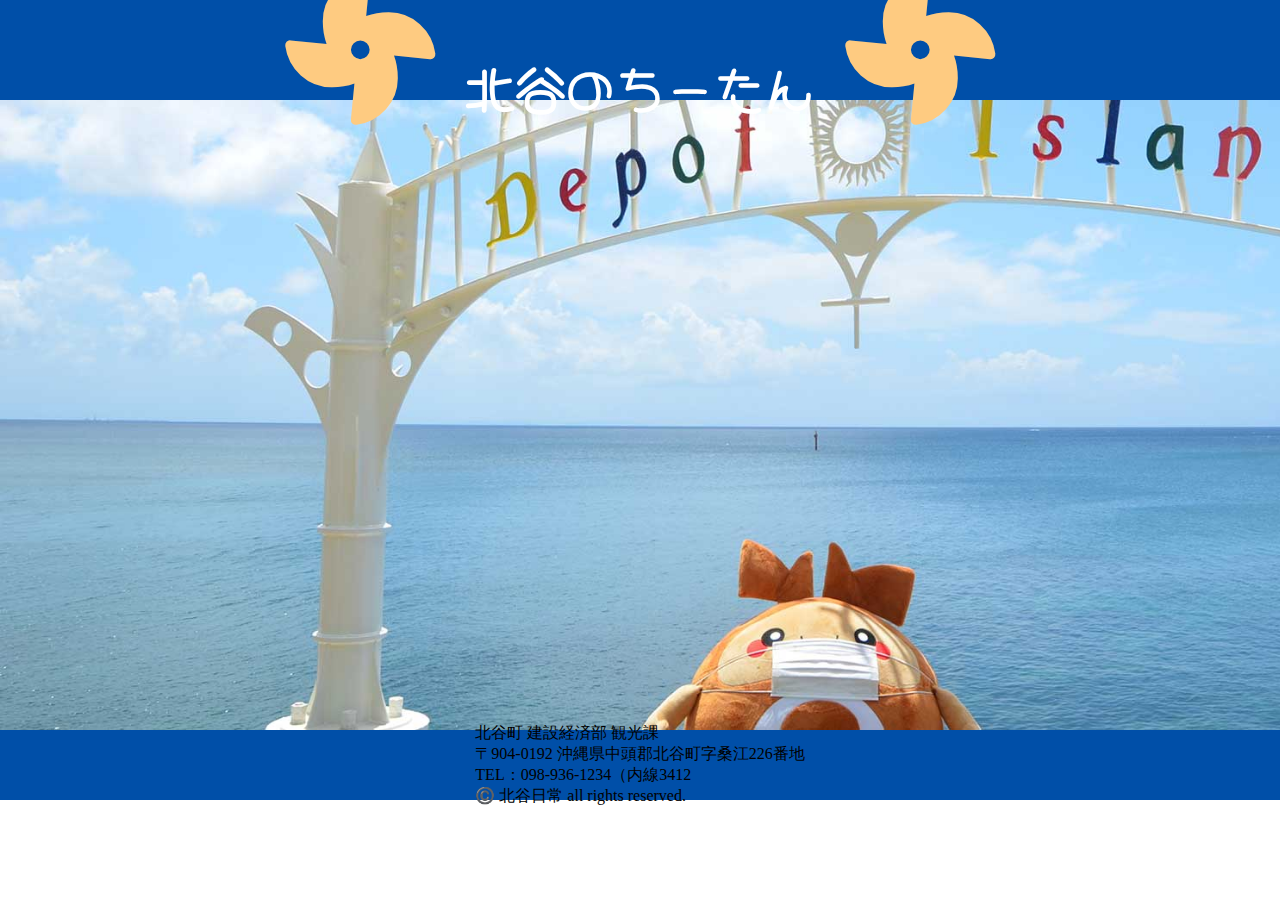
==== index.html @ 7a516dba "追加fontstyle.fontawsome" ====
<!DOCTYPE html>
<html lang="ja">
<head>
    <meta charset="UTF-8">
    <meta http-equiv="X-UA-Compatible" content="IE=edge">
    <meta name="viewport" content="width=device-width, initial-scale=1.0">
    <link rel="stylesheet" href="/assets/css/main.css">
    <link rel="preconnect" href="https://fonts.gstatic.com">
    <link href="https://fonts.googleapis.com/css2?family=Hachi+Maru+Pop&display=swap" rel="stylesheet">
    <link href="https://use.fontawesome.com/releases/v5.6.1/css/all.css" rel="stylesheet">
    <title>Document</title>
</head>
<body>
    <!--header-->
    <header>
        <div class="header_right">
        </div>
        <div class="site_title">
            <h1>
                <i class="fas fa-fan fa-spin fa-3x my-orange"></i>
                北谷のちーたん
                <i class="fas fa-fan fa-spin fa-3x my-orange"></i>
            </h1>
        </div>
        <div class="header_left">
            
        </div>
    </header>
    <!--header-->
    <main>
        <section class="top-view">
            <div class="top-viewImg">
            </div>
        </section>
    </main>

    <!--footer-->
    <footer>
        <div class="footer_text">
            <p>北谷町 建設経済部 観光課</p>
            <p>〒904-0192 沖縄県中頭郡北谷町字桑江226番地</p>
            <p>TEL：098-936-1234（内線3412</p>
            <span class="copy">©️ 北谷日常 all rights reserved.</span>
        </div>
        
    </footer>
</body>
</html>
---- assets/css/main.css ----
* {
  padding: 0;
  margin: 0;
}

header, footer {
  display: -webkit-box;
  display: -ms-flexbox;
  display: flex;
  -webkit-box-pack: center;
      -ms-flex-pack: center;
          justify-content: center;
  -webkit-box-align: center;
      -ms-flex-align: center;
          align-items: center;
}

header {
  height: 100px;
  background-color: #004fa8;
}

header .site_title {
  text-align: center;
}

header .site_title > h1 {
  font-family: 'Hachi Maru Pop', cursive;
  font-size: 50px;
  color: white;
  font-weight: bold;
}

.top-view .top-viewImg {
  height: 70vh;
  width: 100vw;
  background-image: url("/assets/img/chitan_top.jpeg");
  background-size: cover;
}

.my-orange {
  color: #fecb81;
}

footer {
  height: 70px;
  background-color: #004fa8;
}

footer .footer_text {
  font-style: 9px;
}
/*# sourceMappingURL=main.css.map */
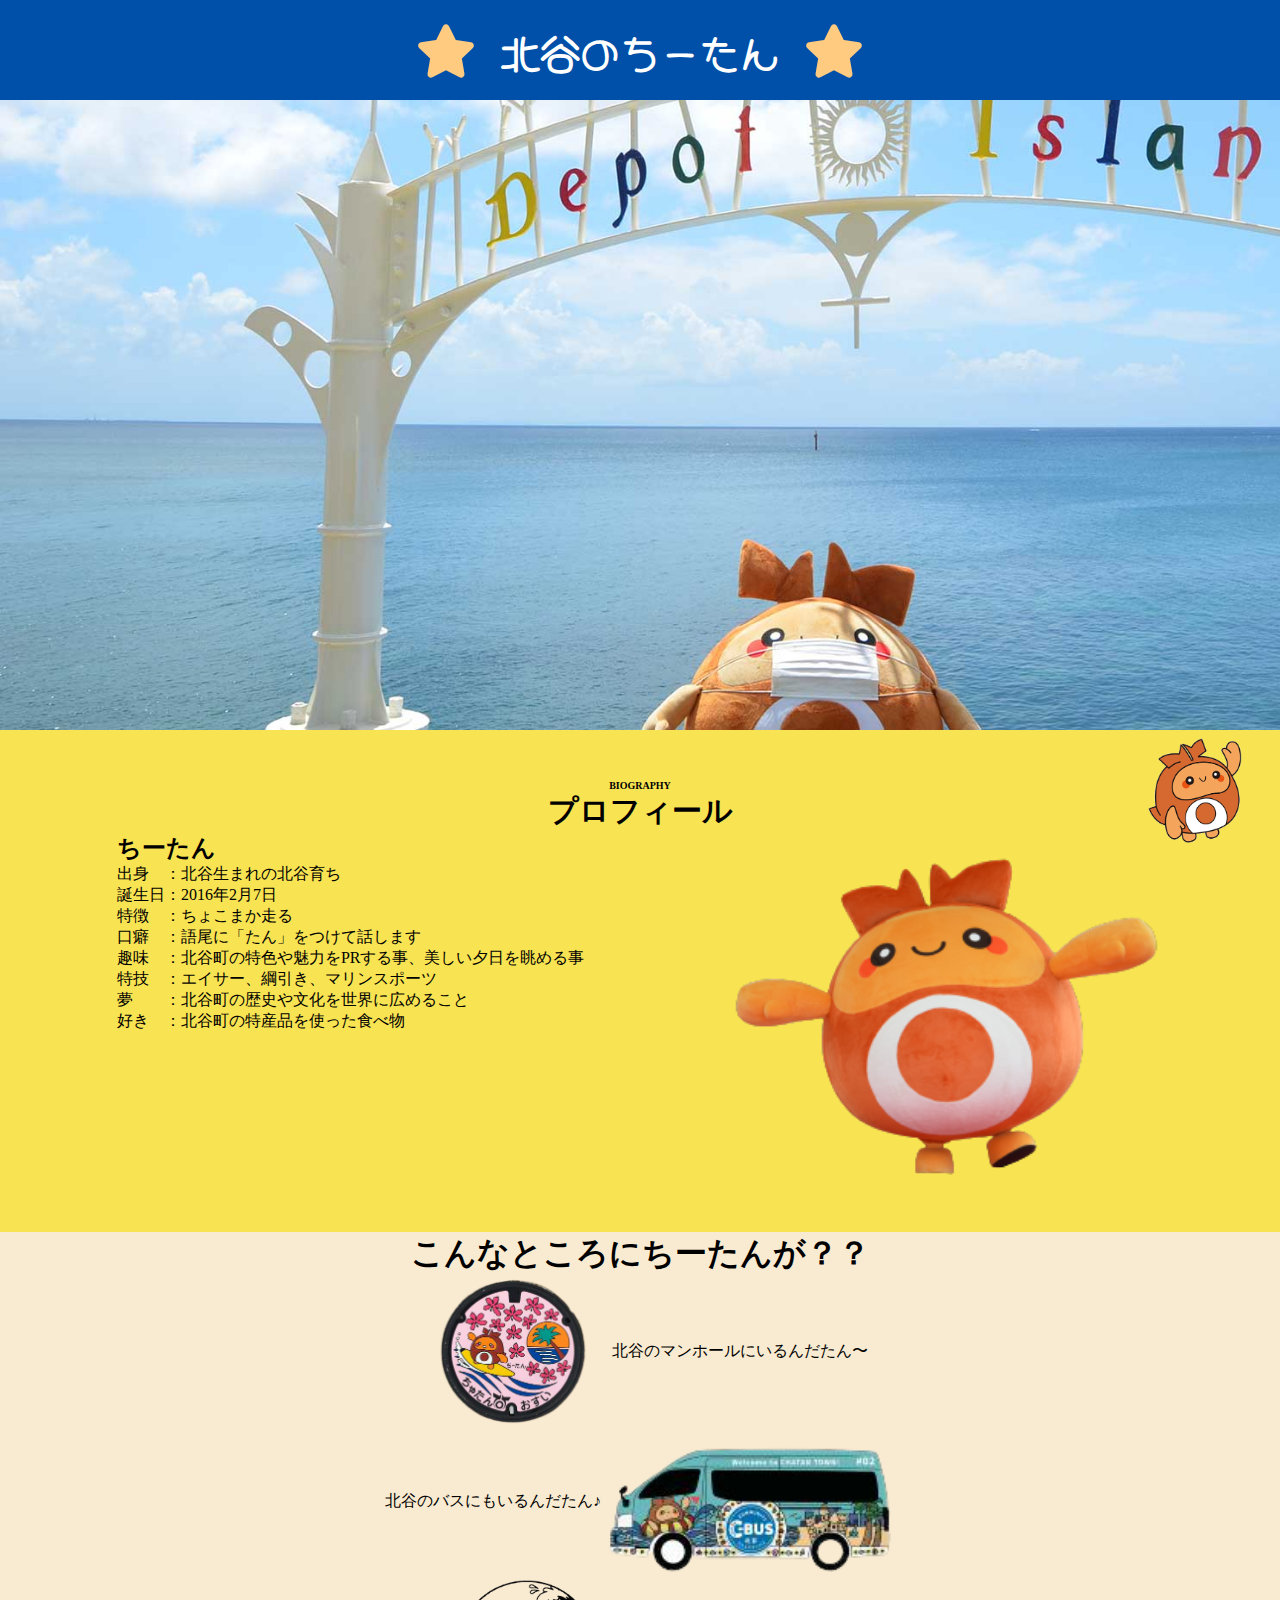
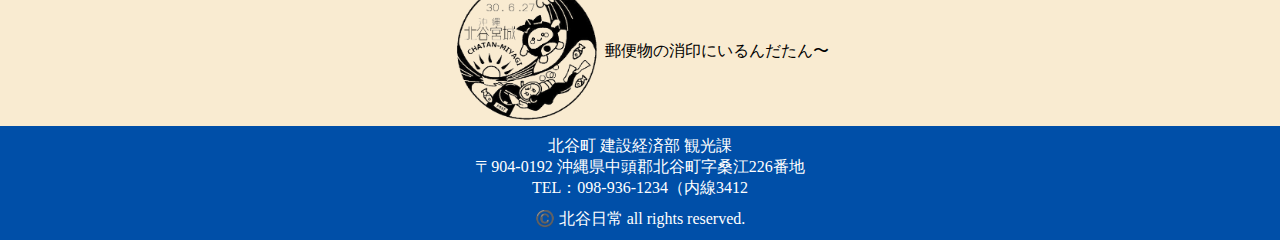
==== commit b9763cff: "topに戻るを追加" ====
--- a/index.html
+++ b/index.html
@@ -1,5 +1,6 @@
 <!DOCTYPE html>
 <html lang="ja">
+
 <head>
     <meta charset="UTF-8">
     <meta http-equiv="X-UA-Compatible" content="IE=edge">
@@ -10,6 +11,7 @@
     <link href="https://use.fontawesome.com/releases/v5.6.1/css/all.css" rel="stylesheet">
     <title>Document</title>
 </head>
+
 <body>
     <!--header-->
     <header>
@@ -17,19 +19,58 @@
         </div>
         <div class="site_title">
             <h1>
-                <i class="fas fa-fan fa-spin fa-3x my-orange"></i>
+                <i class="fas fa-spin fa-star fa-lg my-orange"></i>
                 北谷のちーたん
-                <i class="fas fa-fan fa-spin fa-3x my-orange"></i>
+                <i class="fas fa-spin fa-star fa-lg my-orange"></i>
             </h1>
         </div>
         <div class="header_left">
-            
         </div>
     </header>
     <!--header-->
     <main>
         <section class="top-view">
             <div class="top-viewImg">
+            </div>
+        </section>
+
+        <section class="chitan_biography">
+            <h1>
+                <p class="bio">BIOGRAPHY</p>
+                <p class="profile">プロフィール</p>
+            </h1>
+
+            <div class="profile_contents">
+                <div>
+                    <h2>ちーたん</h2>
+                    <p>
+                        出身　：北谷生まれの北谷育ち<br>
+                        誕生日：2016年2月7日<br>
+                        特徴　：ちょこまか走る<br>
+                        口癖　：語尾に「たん」をつけて話します<br>
+                        趣味　：北谷町の特色や魅力をPRする事、美しい夕日を眺める事<br>
+                        特技　：エイサー、綱引き、マリンスポーツ<br>
+                        夢　　：北谷町の歴史や文化を世界に広めること<br>
+                        好き　：北谷町の特産品を使った食べ物<br>
+                    </p>
+
+                </div>
+                <img src="./assets/img/chitan_main.png" alt="">
+            </div>
+        </section>
+        <section class="chitan_contents">
+            <h1>こんなところにちーたんが？？</h1>
+            <div class="chitan_image">
+                <img src="./assets/img/chitan_manhole.png" alt="">
+                <p>北谷のマンホールにいるんだたん〜</p>
+            </div>
+            <div class="chitan_image">
+                <p>北谷のバスにもいるんだたん♪</p>
+                <img src="./assets/img/chitan_bus-removebg-preview.png" alt="">
+            </div>
+            <div class="chitan_image">
+                <img src="./assets/img/chitan_2-removebg-preview.png" alt="">
+                <p>郵便物の消印にいるんだたん〜</p>
             </div>
         </section>
     </main>
@@ -40,9 +81,15 @@
             <p>北谷町 建設経済部 観光課</p>
             <p>〒904-0192 沖縄県中頭郡北谷町字桑江226番地</p>
             <p>TEL：098-936-1234（内線3412</p>
-            <span class="copy">©️ 北谷日常 all rights reserved.</span>
-        </div>
-        
+            <div class="copy">©️ 北谷日常 all rights reserved.</>
+            </div>
+
     </footer>
+
+    <p id="pagetop"><a href="#container">
+            <img src="/assets/img/icon_img.gif" height="150" width="150" alt="ページトップボタン">
+        </a></p>
+    <script type="text/javascript" src="http://ajax.googleapis.com/ajax/libs/jquery/1.9.1/jquery.min.js"></script>
 </body>
+
 </html>--- a/assets/css/main.css
+++ b/assets/css/main.css
@@ -1,3 +1,4 @@
+@charset "UTF-8";
 * {
   padding: 0;
   margin: 0;
@@ -26,11 +27,76 @@
 
 header .site_title > h1 {
   font-family: 'Hachi Maru Pop', cursive;
-  font-size: 50px;
+  font-size: 40px;
   color: white;
   font-weight: bold;
 }
 
+.chitan_biography {
+  padding: 50px;
+  background-color: #f8e352;
+}
+
+.chitan_biography > h1 {
+  font-size: 30px;
+  text-align: center;
+}
+
+.chitan_biography > h1 .bio {
+  font-size: 10px;
+  margin: 0;
+}
+
+.chitan_biography > h1 .profile {
+  margin: 0;
+}
+
+.chitan_biography > .profile_contents {
+  display: -webkit-box;
+  display: -ms-flexbox;
+  display: flex;
+  -ms-flex-pack: distribute;
+      justify-content: space-around;
+}
+
+.chitan_biography > .profile_contents > img {
+  height: 350px;
+}
+
+.chitan_contents {
+  background-color: #f9ebd1;
+  display: -webkit-box;
+  display: -ms-flexbox;
+  display: flex;
+  -webkit-box-orient: vertical;
+  -webkit-box-direction: normal;
+      -ms-flex-direction: column;
+          flex-direction: column;
+  -webkit-box-pack: center;
+      -ms-flex-pack: center;
+          justify-content: center;
+  -webkit-box-align: center;
+      -ms-flex-align: center;
+          align-items: center;
+}
+
+.chitan_contents .chitan_image {
+  display: -webkit-box;
+  display: -ms-flexbox;
+  display: flex;
+  -webkit-box-pack: center;
+      -ms-flex-pack: center;
+          justify-content: center;
+  -webkit-box-align: center;
+      -ms-flex-align: center;
+          align-items: center;
+}
+
+.chitan_contents .chitan_image > img {
+  height: 150px;
+}
+
+/*top-view*/
 .top-view .top-viewImg {
   height: 70vh;
   width: 100vw;
@@ -43,11 +109,25 @@
 }
 
 footer {
-  height: 70px;
+  padding-top: 10px;
+  padding-bottom: 10px;
   background-color: #004fa8;
 }
 
 footer .footer_text {
-  font-style: 9px;
+  font-style: 5px;
+  color: white;
+  text-align: center;
+}
+
+footer .footer_text .copy {
+  padding-top: 10px;
+}
+
+/*topに戻る*/
+#pagetop {
+  position: fixed;
+  bottom: 50px;
+  right: 30px;
 }
 /*# sourceMappingURL=main.css.map */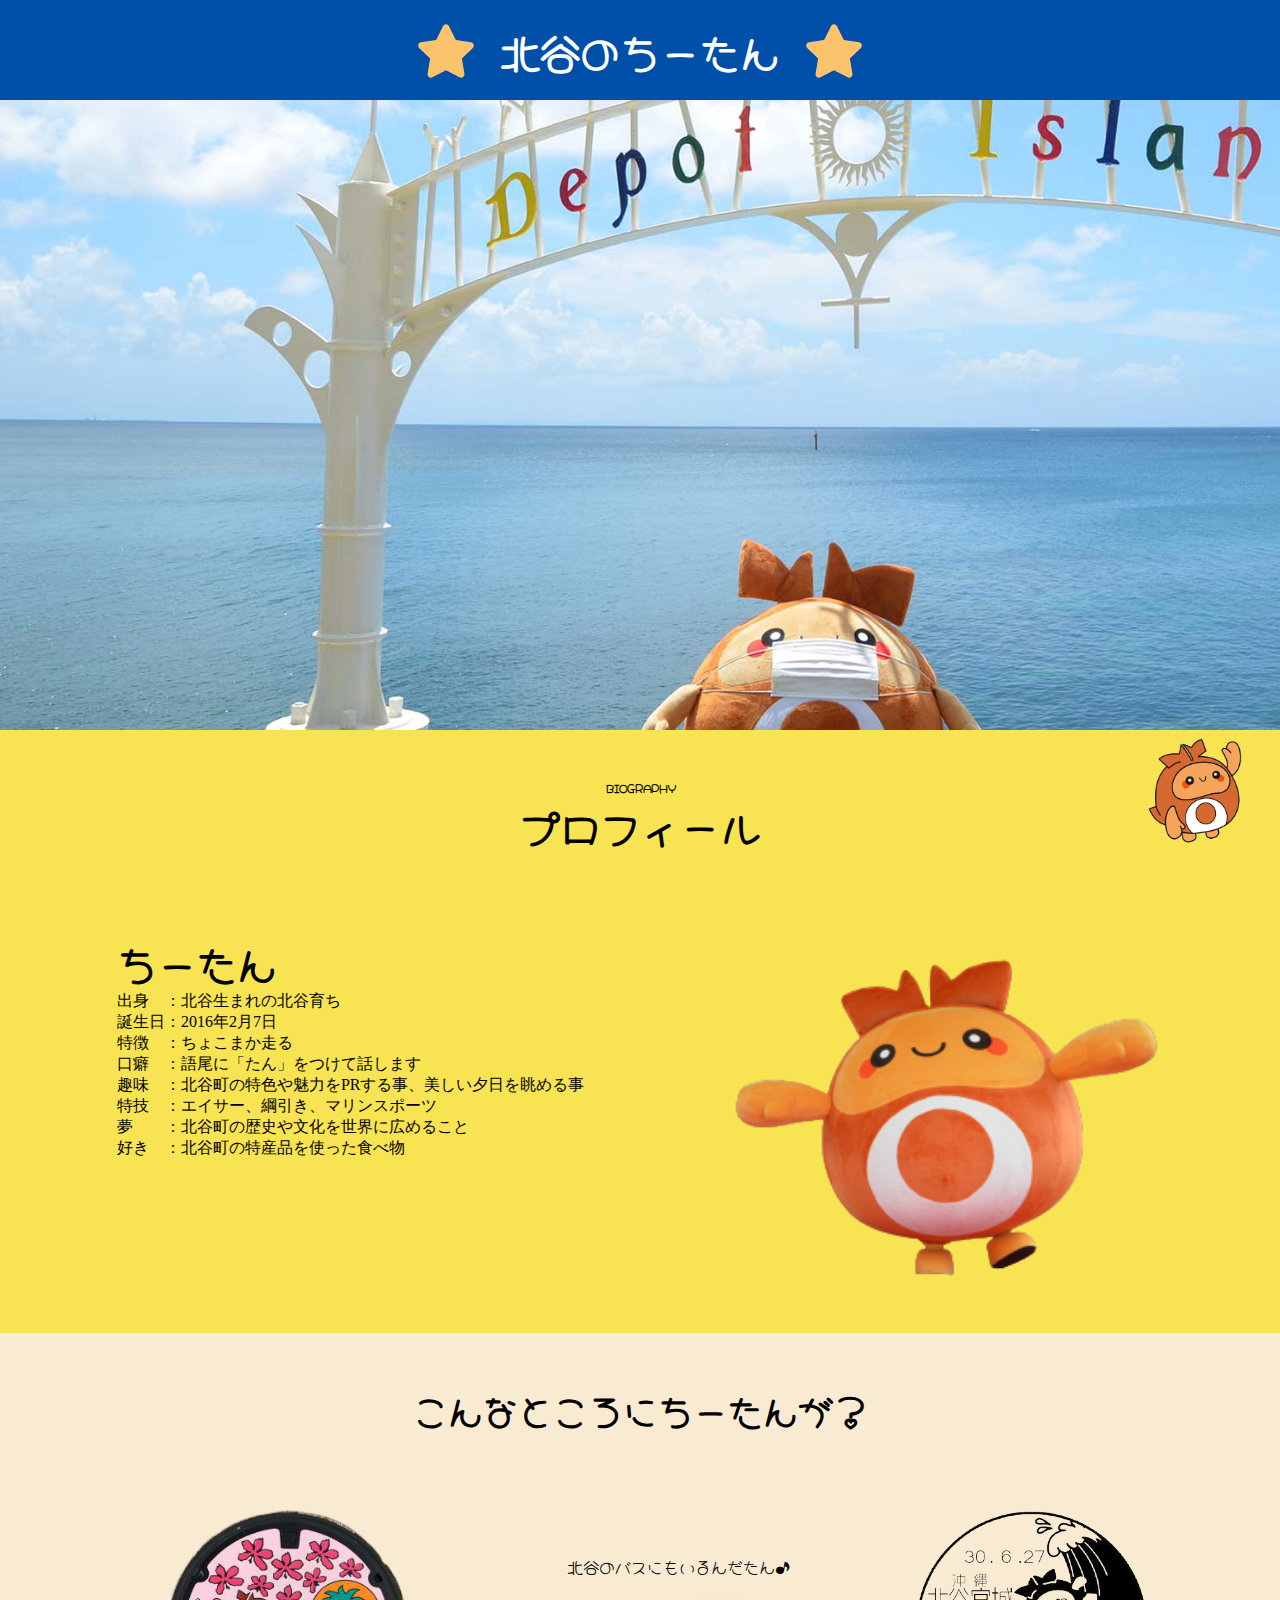
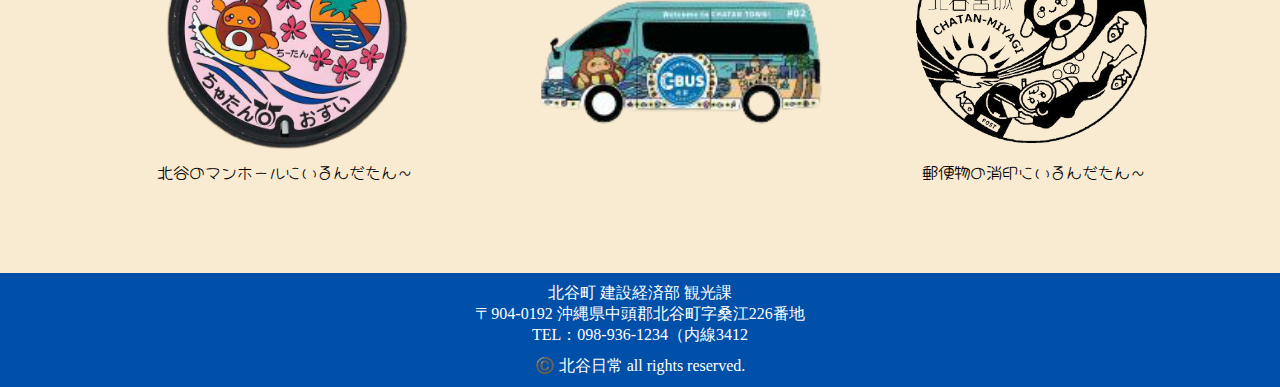
==== commit 14148c2b: "一旦マージしました" ====
--- a/index.html
+++ b/index.html
@@ -59,18 +59,21 @@
             </div>
         </section>
         <section class="chitan_contents">
-            <h1>こんなところにちーたんが？？</h1>
-            <div class="chitan_image">
-                <img src="./assets/img/chitan_manhole.png" alt="">
-                <p>北谷のマンホールにいるんだたん〜</p>
-            </div>
-            <div class="chitan_image">
-                <p>北谷のバスにもいるんだたん♪</p>
-                <img src="./assets/img/chitan_bus-removebg-preview.png" alt="">
-            </div>
-            <div class="chitan_image">
-                <img src="./assets/img/chitan_2-removebg-preview.png" alt="">
-                <p>郵便物の消印にいるんだたん〜</p>
+            <h1>こんなところにちーたんが？</h1>
+            <div class="chitan_box">
+                <div class="chitan_image">
+                    <img src="./assets/img/chitan_manhole.png" alt="">
+                    <p>北谷のマンホールにいるんだたん〜</p>
+                </div>
+                <div class="chitan_image">
+                    <p>北谷のバスにもいるんだたん♪</p>
+                    <img class="chitan_bus" src="./assets/img/chitan_bus-removebg-preview.png" alt="">
+                </div>
+                <div class="chitan_image">
+                    <img src="./assets/img/chitan_2-removebg-preview.png" alt="">
+                    <p>郵便物の消印にいるんだたん〜</p>
+                </div>
+
             </div>
         </section>
     </main>
--- a/assets/css/main.css
+++ b/assets/css/main.css
@@ -38,8 +38,9 @@
 }
 
 .chitan_biography > h1 {
-  font-size: 30px;
+  font-size: 40px;
   text-align: center;
+  font-family: 'Hachi Maru Pop', cursive;
 }
 
 .chitan_biography > h1 .bio {
@@ -57,6 +58,13 @@
   display: flex;
   -ms-flex-pack: distribute;
       justify-content: space-around;
+  padding-top: 80px;
+}
+
+.chitan_biography > .profile_contents h2 {
+  font-family: 'Hachi Maru Pop', cursive;
+  font-size: 40px;
+  font-weight: bold;
 }
 
 .chitan_biography > .profile_contents > img {
@@ -78,22 +86,48 @@
   -webkit-box-align: center;
       -ms-flex-align: center;
           align-items: center;
+  font-family: 'Hachi Maru Pop', cursive;
+  padding: 50px;
 }
 
-.chitan_contents .chitan_image {
+.chitan_contents > h1 {
+  font-size: 35px;
+  padding-bottom: 30px;
+}
+
+.chitan_contents .chitan_box {
   display: -webkit-box;
   display: -ms-flexbox;
   display: flex;
-  -webkit-box-pack: center;
-      -ms-flex-pack: center;
-          justify-content: center;
+  -webkit-box-pack: justify;
+      -ms-flex-pack: justify;
+          justify-content: space-between;
   -webkit-box-align: center;
       -ms-flex-align: center;
           align-items: center;
 }
 
-.chitan_contents .chitan_image > img {
+.chitan_contents .chitan_box .chitan_image {
+  margin: 40px;
+}
+
+.chitan_contents .chitan_box .chitan_image > img {
+  height: 250px;
+}
+
+.chitan_contents .chitan_box .chitan_image > p {
+  text-align: center;
+}
+
+.chitan_contents .chitan_box .chitan_image .chitan_bus {
   height: 150px;
+}
+
+.top-view .top-viewImg {
+  height: 70vh;
+  width: 100vw;
+  background-image: url("/assets/img/chitan_top.jpeg");
+  background-size: cover;
 }
 
 /*top-view*/
@@ -105,7 +139,7 @@
 }
 
 .my-orange {
-  color: #fecb81;
+  color: #fcc36d;
 }
 
 footer {
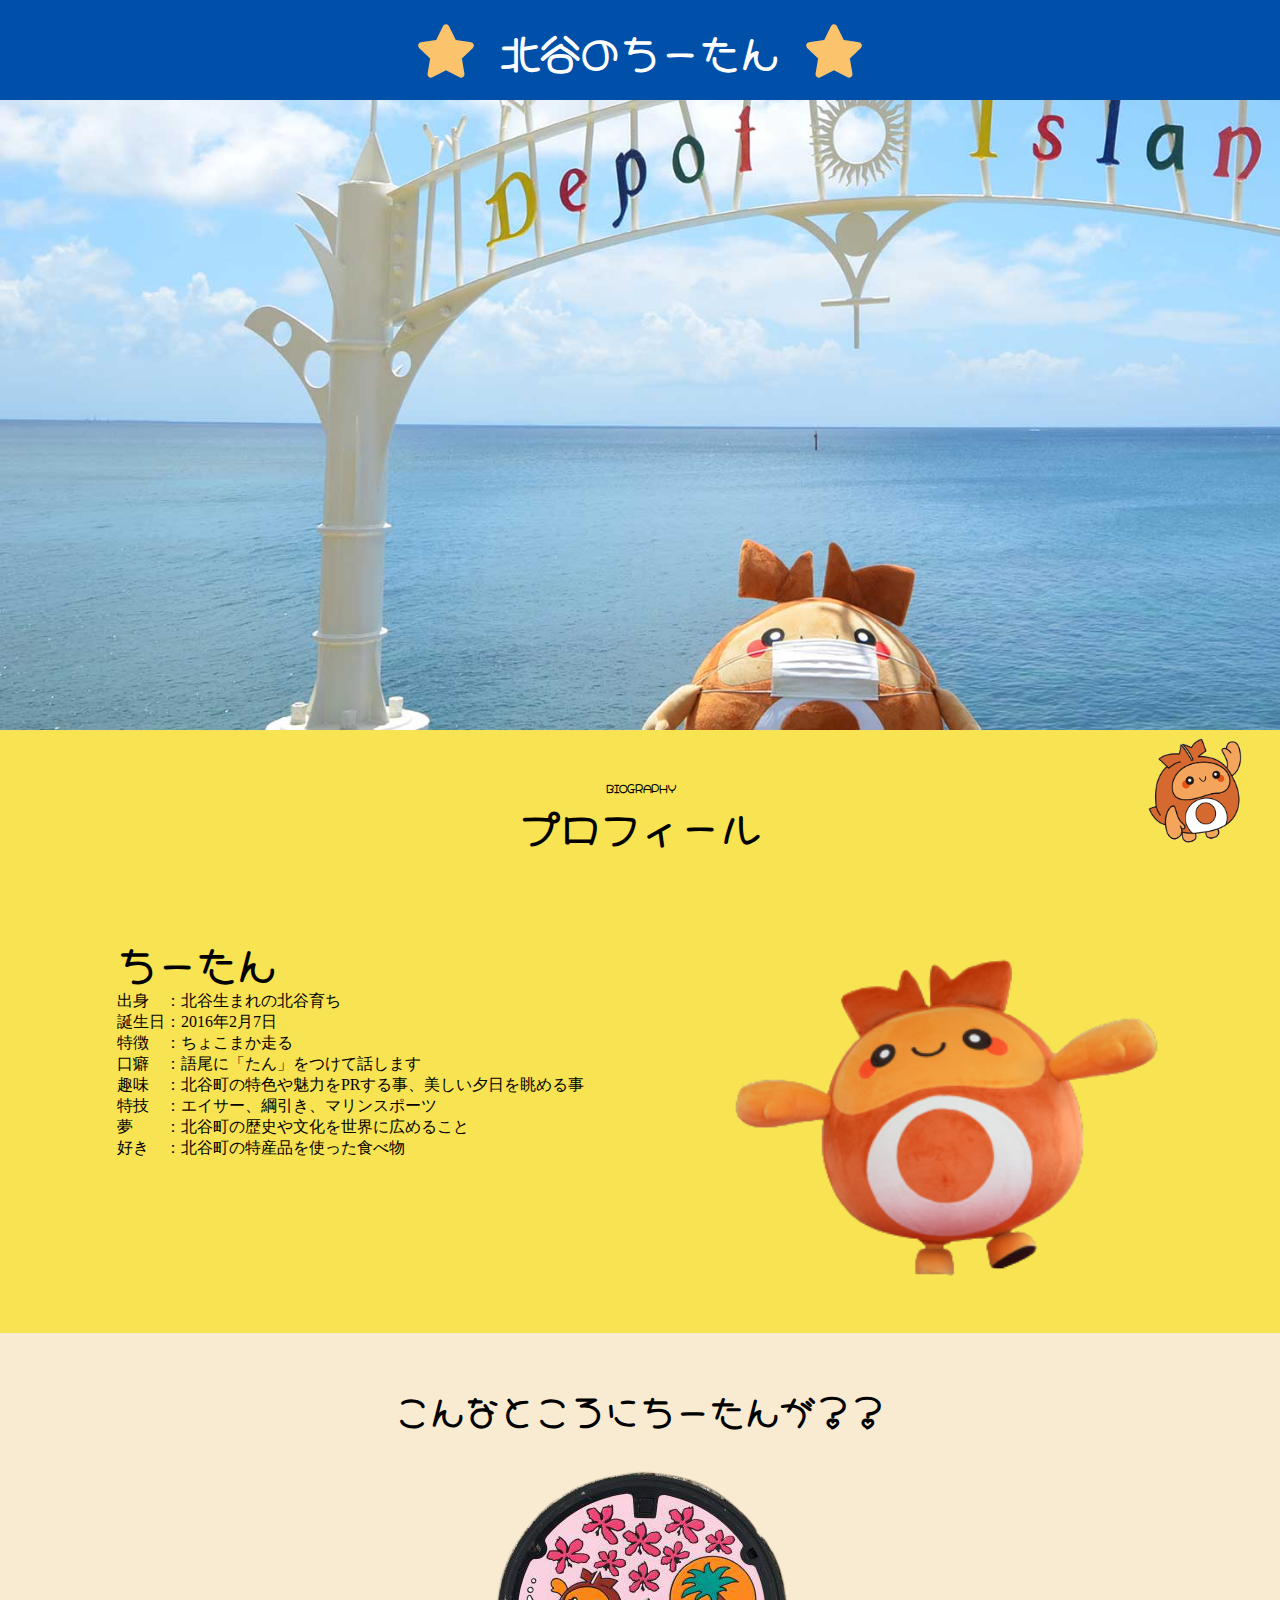
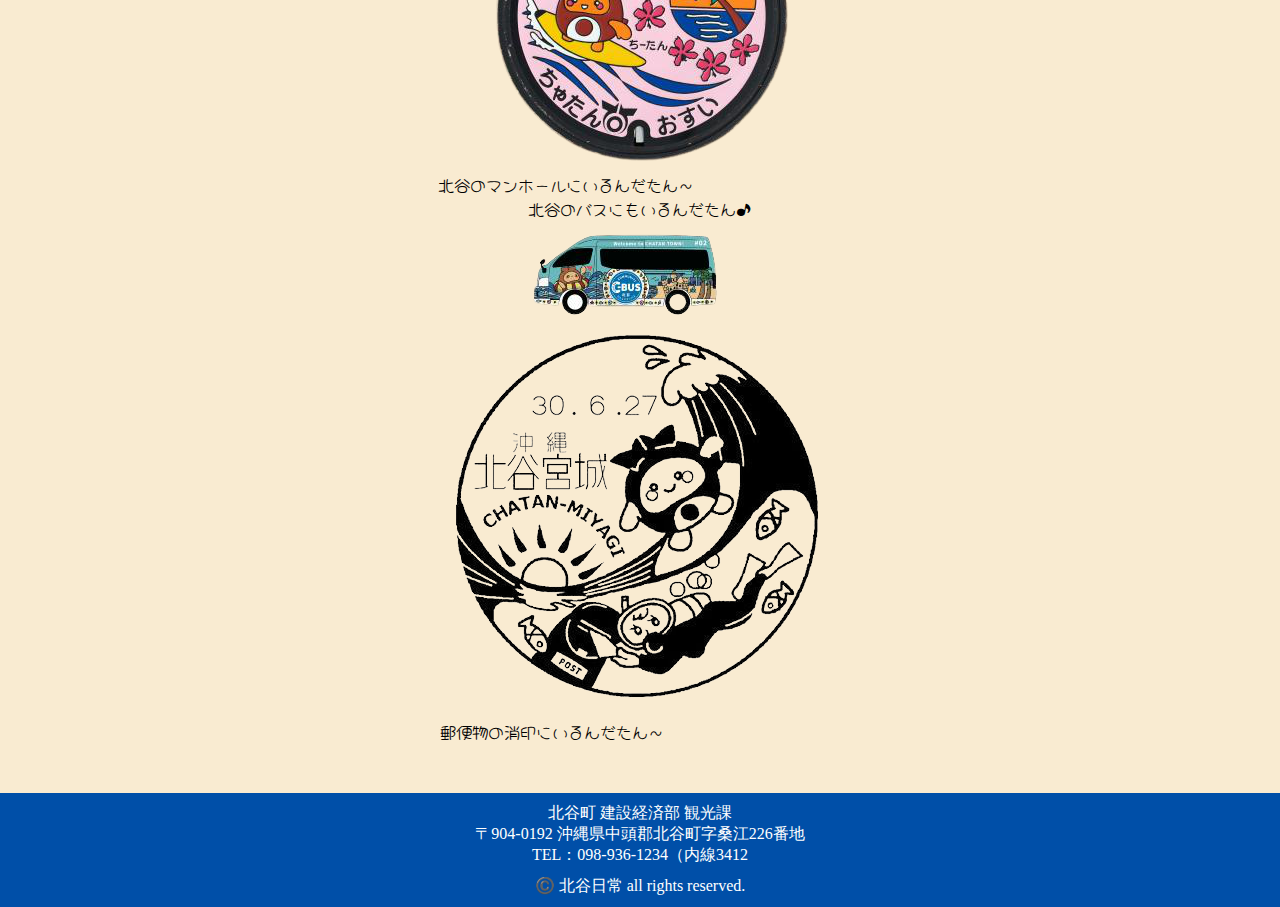
==== commit 4dd66052: "Merge branch 'master' of https://github.com/ayaneeee/chitan" ====
--- a/index.html
+++ b/index.html
@@ -59,21 +59,18 @@
             </div>
         </section>
         <section class="chitan_contents">
-            <h1>こんなところにちーたんが？</h1>
-            <div class="chitan_box">
-                <div class="chitan_image">
-                    <img src="./assets/img/chitan_manhole.png" alt="">
-                    <p>北谷のマンホールにいるんだたん〜</p>
-                </div>
-                <div class="chitan_image">
-                    <p>北谷のバスにもいるんだたん♪</p>
-                    <img class="chitan_bus" src="./assets/img/chitan_bus-removebg-preview.png" alt="">
-                </div>
-                <div class="chitan_image">
-                    <img src="./assets/img/chitan_2-removebg-preview.png" alt="">
-                    <p>郵便物の消印にいるんだたん〜</p>
-                </div>
-
+            <h1>こんなところにちーたんが？？</h1>
+            <div class="chitan_image">
+                <img src="./assets/img/chitan_manhole.png" alt="">
+                <p>北谷のマンホールにいるんだたん〜</p>
+            </div>
+            <div class="chitan_image">
+                <p>北谷のバスにもいるんだたん♪</p>
+                <img src="./assets/img/chitan_bus-removebg-preview.png" alt="">
+            </div>
+            <div class="chitan_image">
+                <img src="./assets/img/chitan_2-removebg-preview.png" alt="">
+                <p>郵便物の消印にいるんだたん〜</p>
             </div>
         </section>
     </main>
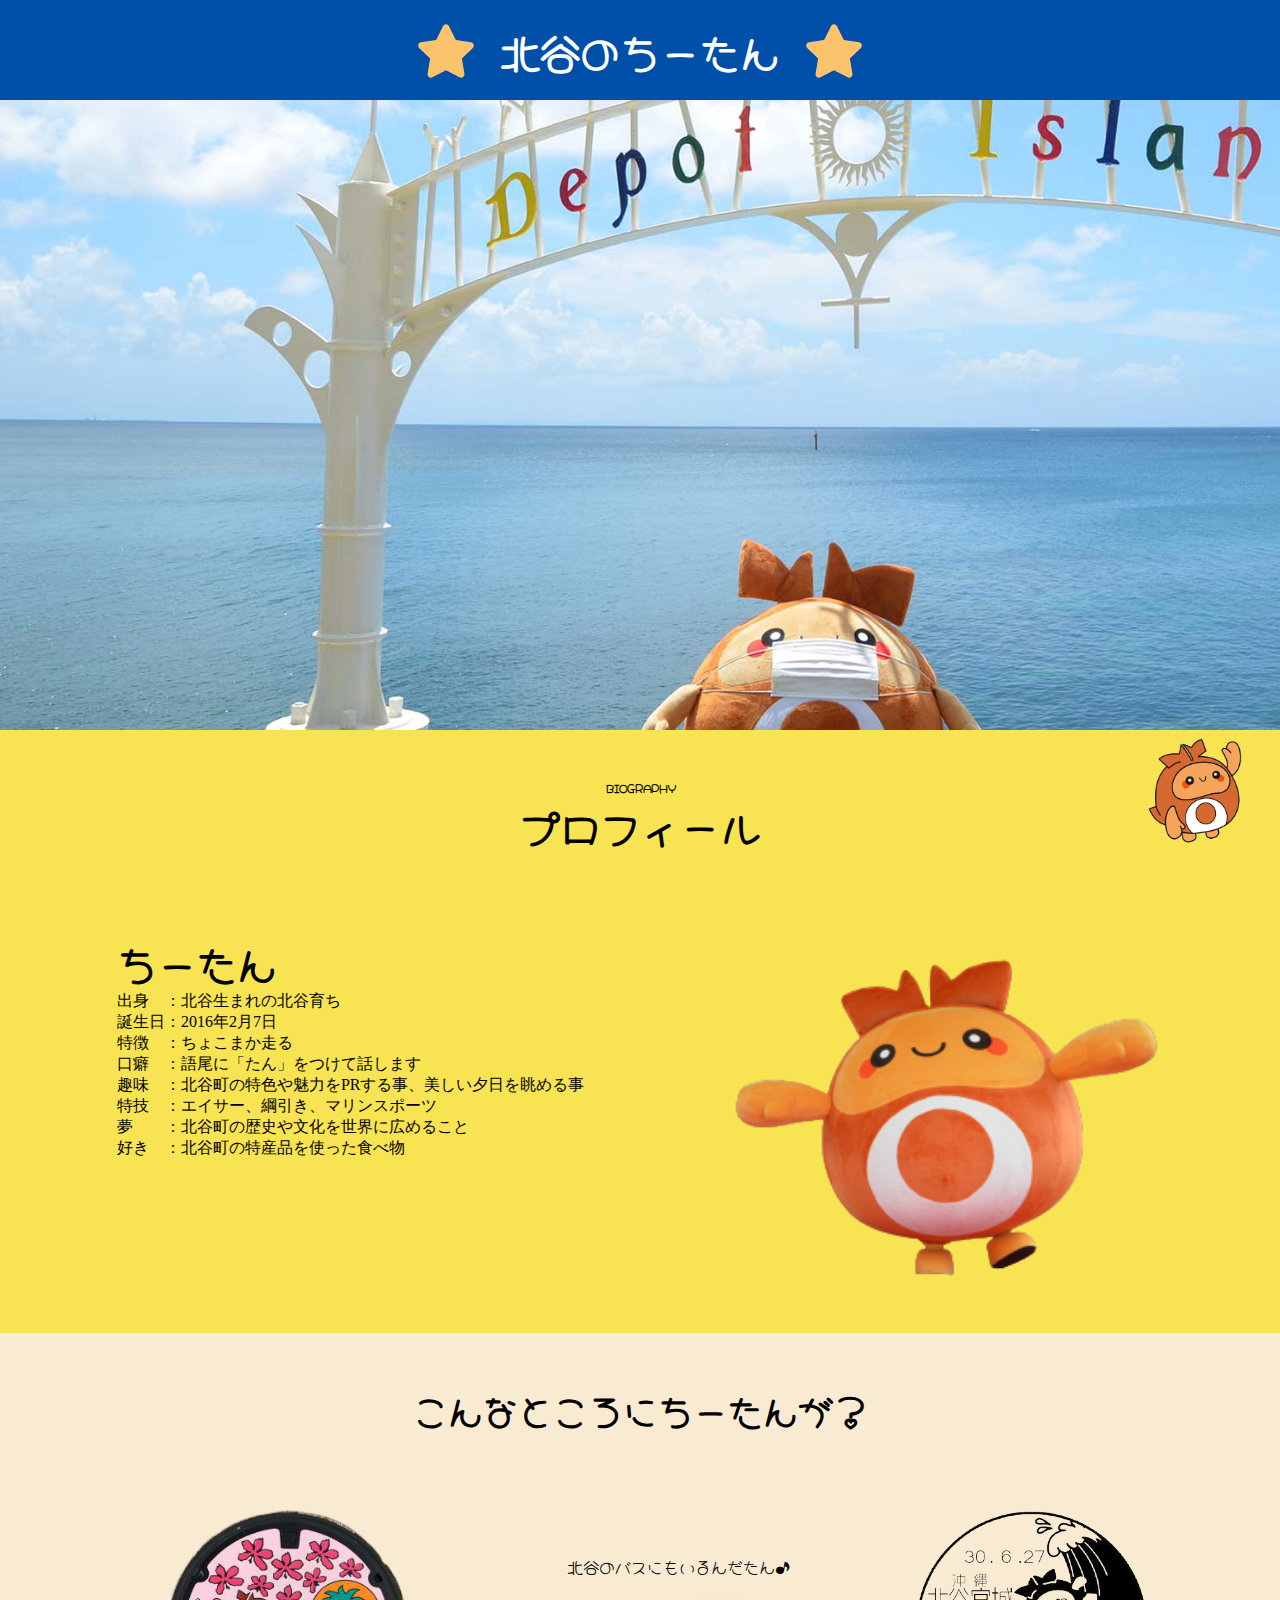
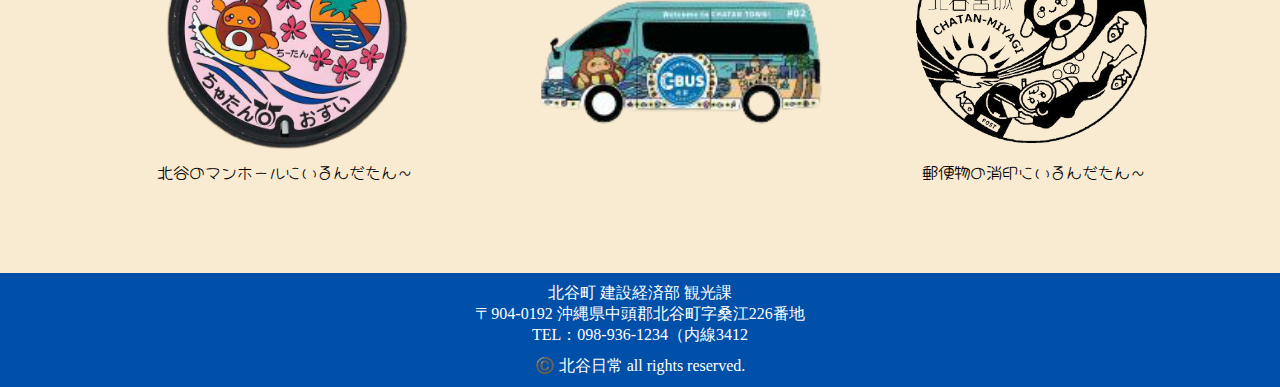
==== commit cd7be74f: "Merge branch 'master' of https://github.com/ayaneeee/chitan" ====
--- a/index.html
+++ b/index.html
@@ -59,18 +59,21 @@
             </div>
         </section>
         <section class="chitan_contents">
-            <h1>こんなところにちーたんが？？</h1>
-            <div class="chitan_image">
-                <img src="./assets/img/chitan_manhole.png" alt="">
-                <p>北谷のマンホールにいるんだたん〜</p>
-            </div>
-            <div class="chitan_image">
-                <p>北谷のバスにもいるんだたん♪</p>
-                <img src="./assets/img/chitan_bus-removebg-preview.png" alt="">
-            </div>
-            <div class="chitan_image">
-                <img src="./assets/img/chitan_2-removebg-preview.png" alt="">
-                <p>郵便物の消印にいるんだたん〜</p>
+            <h1>こんなところにちーたんが？</h1>
+            <div class="chitan_box">
+                <div class="chitan_image">
+                    <img src="./assets/img/chitan_manhole.png" alt="">
+                    <p>北谷のマンホールにいるんだたん〜</p>
+                </div>
+                <div class="chitan_image">
+                    <p>北谷のバスにもいるんだたん♪</p>
+                    <img class="chitan_bus" src="./assets/img/chitan_bus-removebg-preview.png" alt="">
+                </div>
+                <div class="chitan_image">
+                    <img src="./assets/img/chitan_2-removebg-preview.png" alt="">
+                    <p>郵便物の消印にいるんだたん〜</p>
+                </div>
+
             </div>
         </section>
     </main>
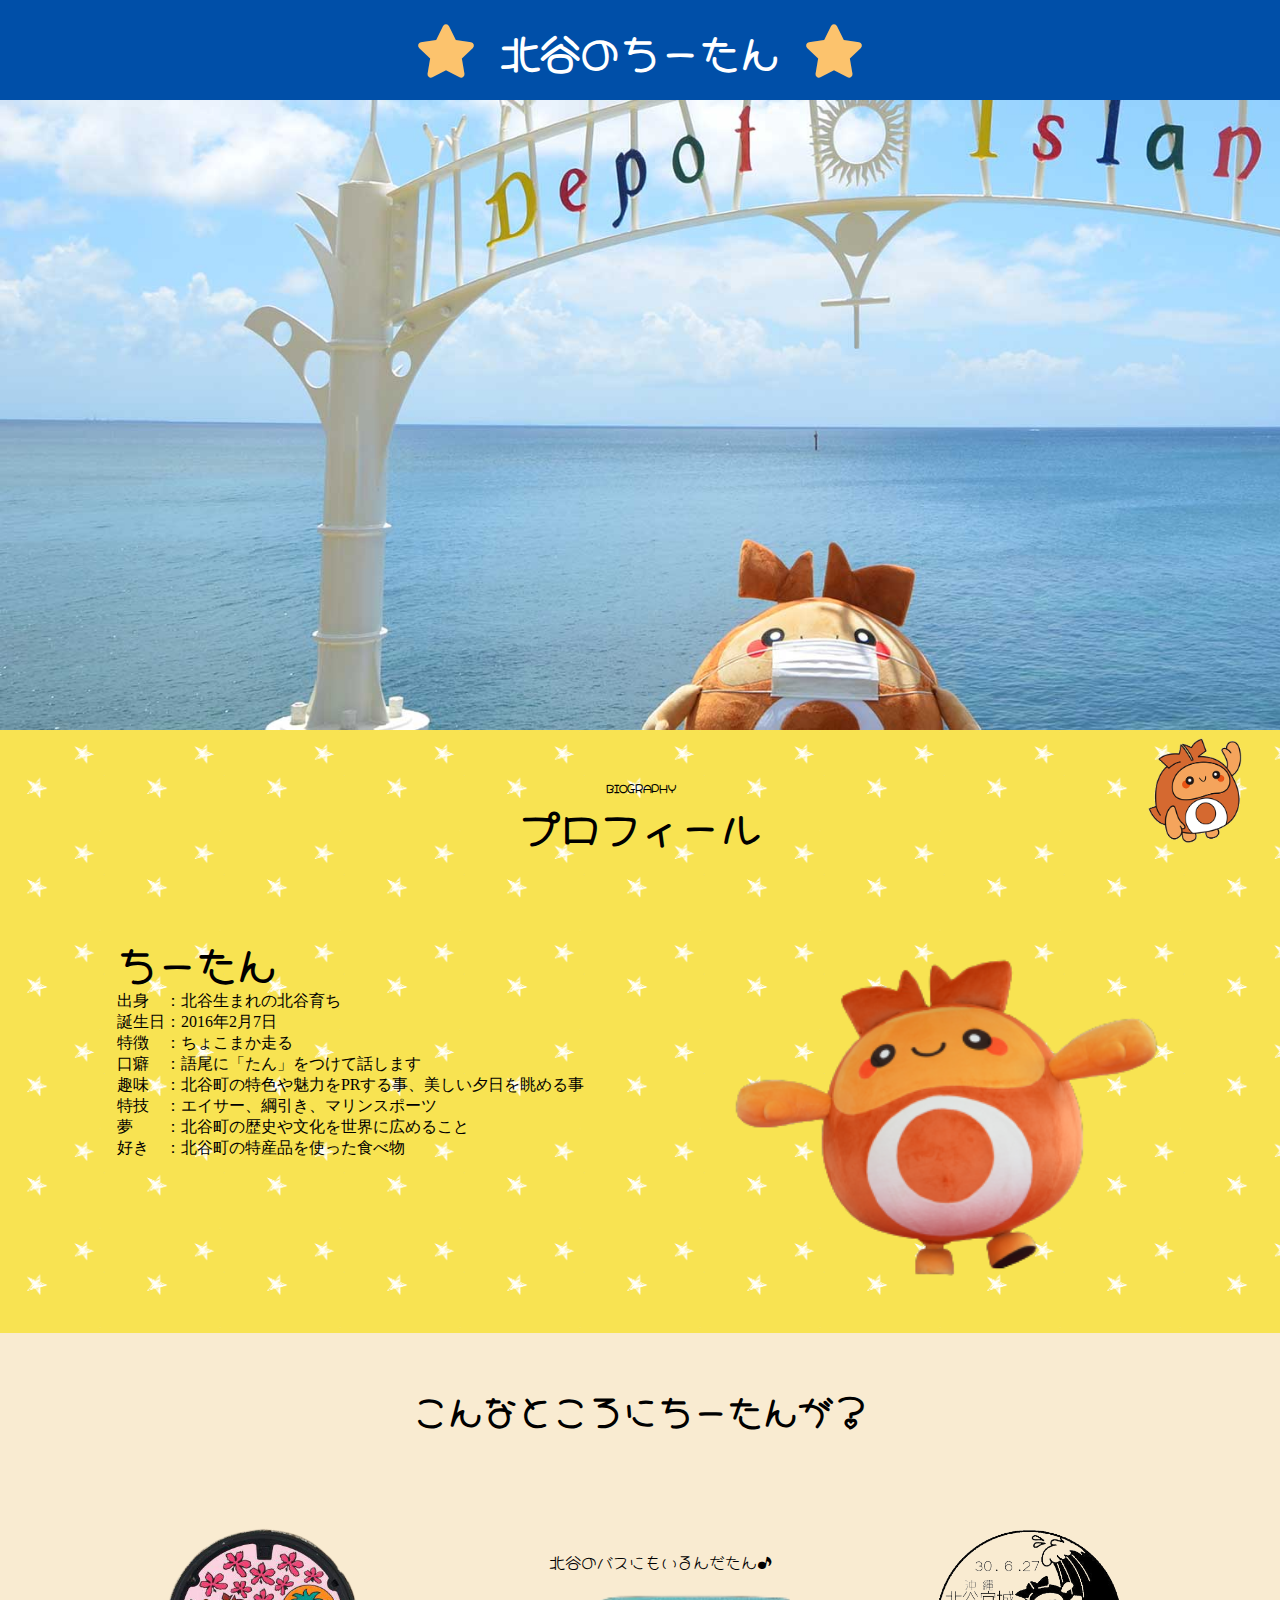
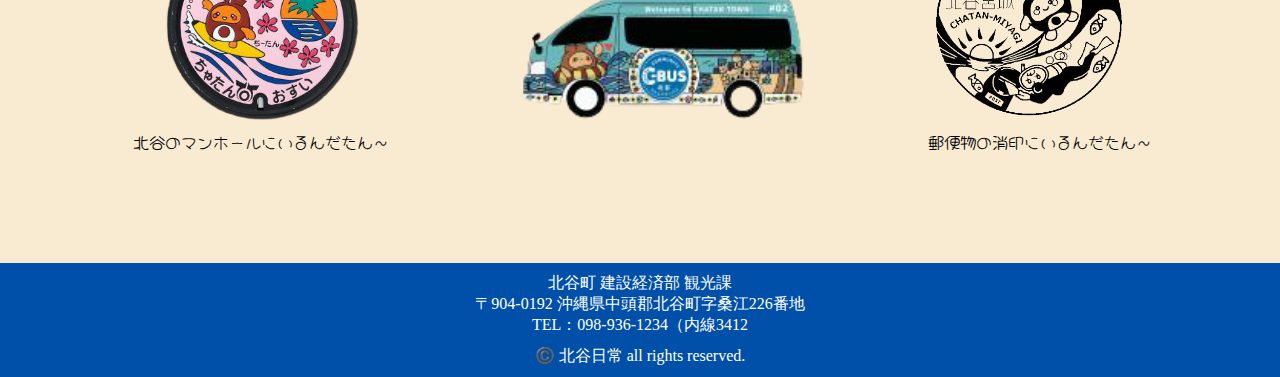
==== commit 4d4e220a: "scriptリンクを修正" ====
--- a/index.html
+++ b/index.html
@@ -29,7 +29,7 @@
     </header>
     <!--header-->
     <main>
-        <section class="top-view">
+        <section class="top-view" id="container">
             <div class="top-viewImg">
             </div>
         </section>
@@ -91,8 +91,8 @@
 
     <p id="pagetop"><a href="#container">
             <img src="/assets/img/icon_img.gif" height="150" width="150" alt="ページトップボタン">
-        </a></p>
-    <script type="text/javascript" src="http://ajax.googleapis.com/ajax/libs/jquery/1.9.1/jquery.min.js"></script>
+    </a></p>
+    <script src="https://ajax.googleapis.com/ajax/libs/jquery/3.3.1/jquery.min.js"></script>
 </body>
 
 </html>--- a/assets/css/main.css
+++ b/assets/css/main.css
@@ -35,6 +35,8 @@
 .chitan_biography {
   padding: 50px;
   background-color: #f8e352;
+  background-image: url(../img/reaction31.png);
+  background-size: 120px;
 }
 
 .chitan_biography > h1 {
@@ -108,11 +110,20 @@
 }
 
 .chitan_contents .chitan_box .chitan_image {
-  margin: 40px;
+  margin: 60px;
+  -webkit-transition: 2s;
+  transition: 2s;
+  -webkit-transform: rotateZ(0deg);
+          transform: rotateZ(0deg);
+}
+
+.chitan_contents .chitan_box .chitan_image:hover {
+  -webkit-transform: rotateZ(360deg);
+          transform: rotateZ(360deg);
 }
 
 .chitan_contents .chitan_box .chitan_image > img {
-  height: 250px;
+  height: 200px;
 }
 
 .chitan_contents .chitan_box .chitan_image > p {
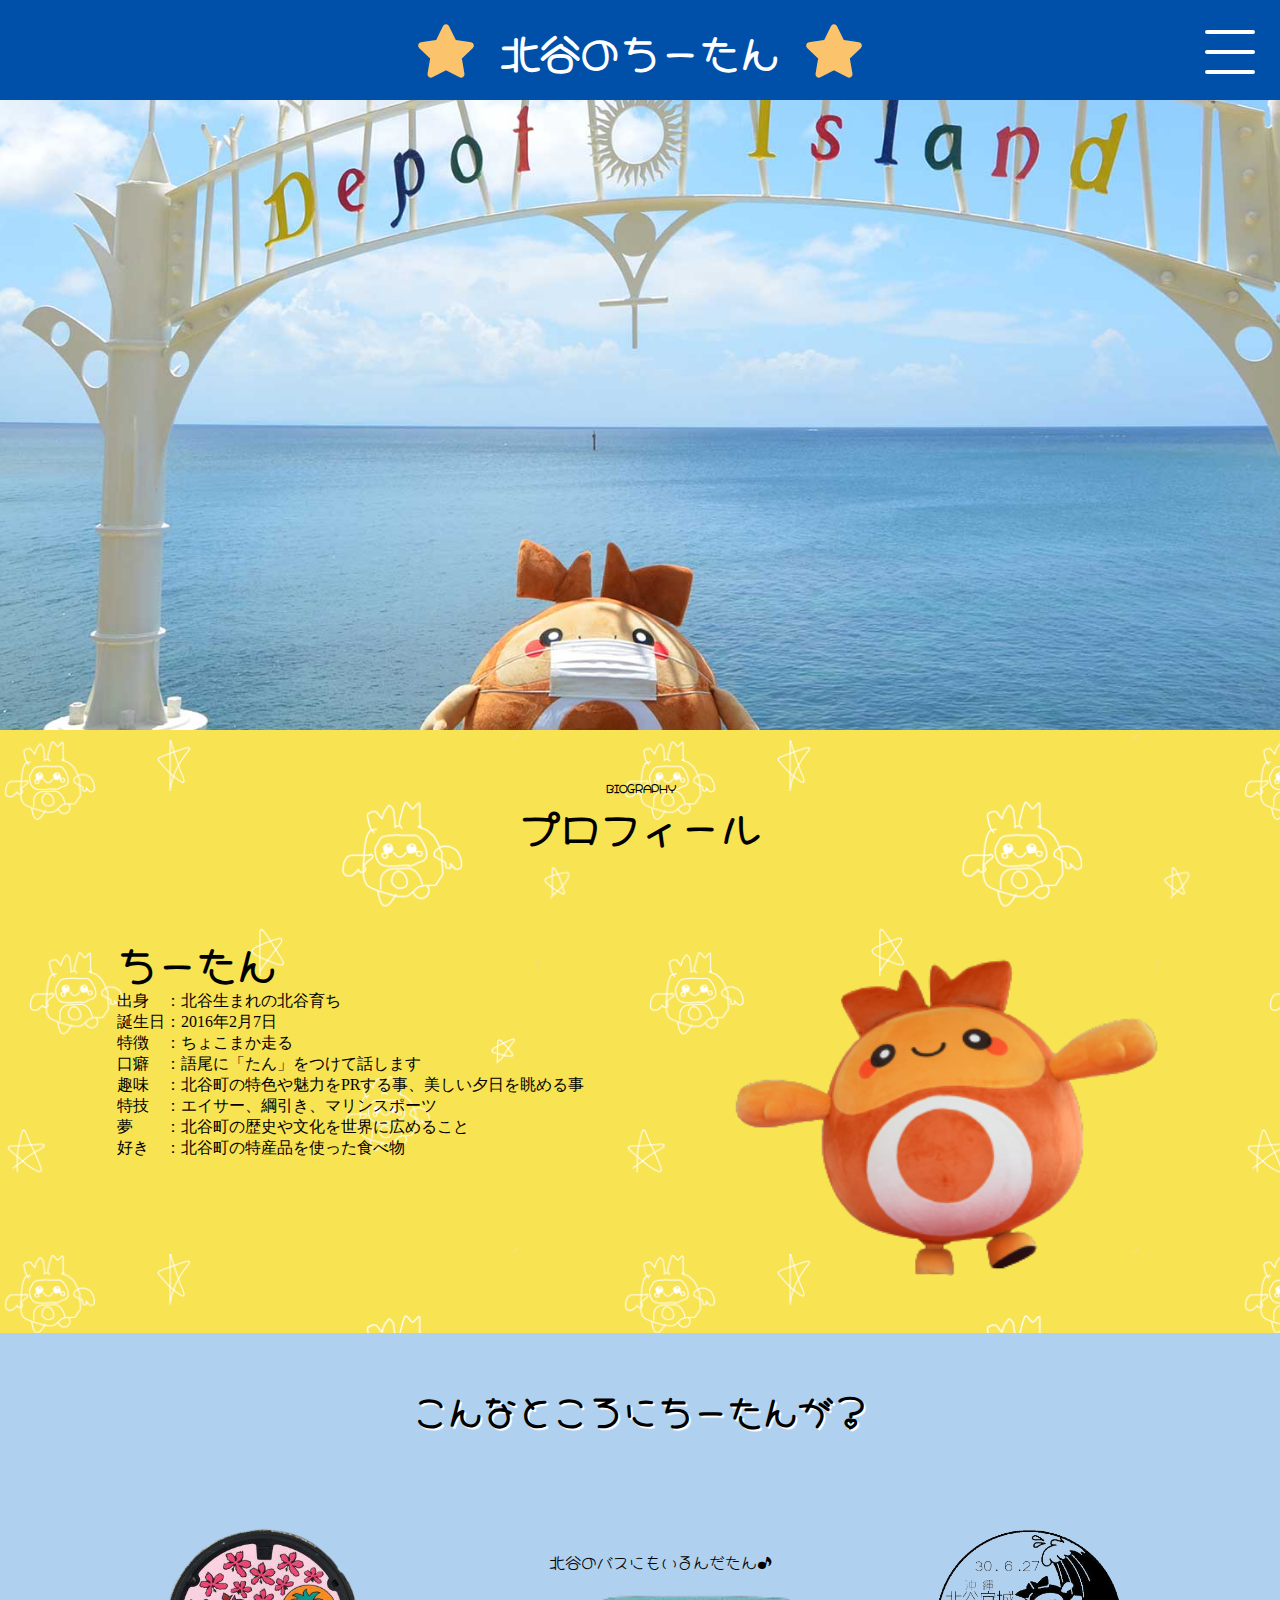
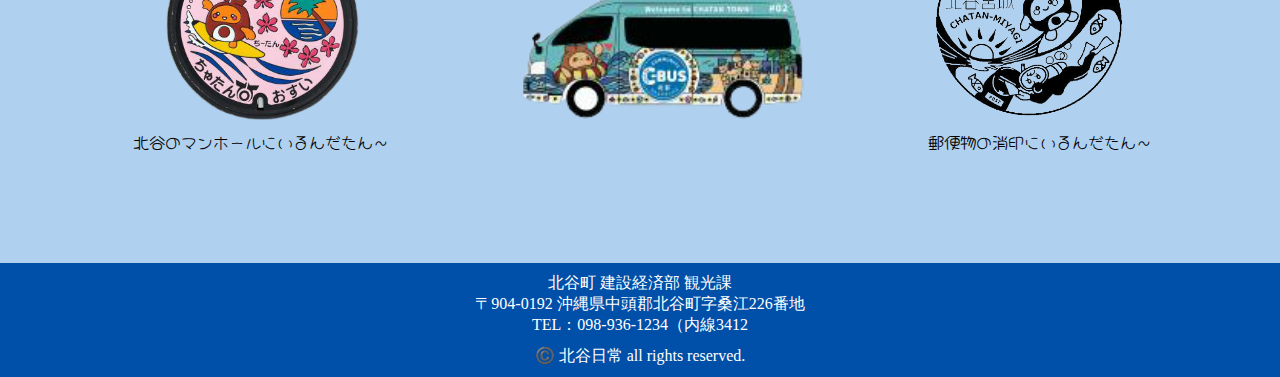
==== commit d142080b: "TOPviewの表示修正、ハンバーガーメニュー" ====
--- a/index.html
+++ b/index.html
@@ -16,6 +16,26 @@
     <!--header-->
     <header>
         <div class="header_right">
+
+            <div id="nav-toggle">
+                <div class="btn-trigger" id="hamburger-nav">
+                    <span></span>
+                    <span></span>
+                    <span></span>
+                    </label>
+                </div>
+            </div>
+
+            <div id="gloval-nav">
+                <nav>
+                    <ul>
+                        <li class="gloval_navList"><a href="#biography">biography</a></li>
+                        <li class="gloval_navList"><a href="#contents">contents</a></li>
+                    </ul>
+                </nav>
+            </div>
+
+        </div>
         </div>
         <div class="site_title">
             <h1>
@@ -34,7 +54,7 @@
             </div>
         </section>
 
-        <section class="chitan_biography">
+        <section class="chitan_biography" id="biography">
             <h1>
                 <p class="bio">BIOGRAPHY</p>
                 <p class="profile">プロフィール</p>
@@ -58,7 +78,7 @@
                 <img src="./assets/img/chitan_main.png" alt="">
             </div>
         </section>
-        <section class="chitan_contents">
+        <section class="chitan_contents" id="biography">
             <h1>こんなところにちーたんが？</h1>
             <div class="chitan_box">
                 <div class="chitan_image">
@@ -93,6 +113,7 @@
             <img src="/assets/img/icon_img.gif" height="150" width="150" alt="ページトップボタン">
     </a></p>
     <script src="https://ajax.googleapis.com/ajax/libs/jquery/3.3.1/jquery.min.js"></script>
+    <script src="assets/js/main.js"></script>
 </body>
 
 </html>--- a/assets/css/main.css
+++ b/assets/css/main.css
@@ -8,9 +8,6 @@
   display: -webkit-box;
   display: -ms-flexbox;
   display: flex;
-  -webkit-box-pack: center;
-      -ms-flex-pack: center;
-          justify-content: center;
   -webkit-box-align: center;
       -ms-flex-align: center;
           align-items: center;
@@ -19,6 +16,9 @@
 header {
   height: 100px;
   background-color: #004fa8;
+  -webkit-box-pack: justify;
+      -ms-flex-pack: justify;
+          justify-content: space-between;
 }
 
 header .site_title {
@@ -32,49 +32,86 @@
   font-weight: bold;
 }
 
-.chitan_biography {
-  padding: 50px;
-  background-color: #f8e352;
-  background-image: url(../img/reaction31.png);
-  background-size: 120px;
-}
-
-.chitan_biography > h1 {
-  font-size: 40px;
-  text-align: center;
-  font-family: 'Hachi Maru Pop', cursive;
-}
-
-.chitan_biography > h1 .bio {
-  font-size: 10px;
-  margin: 0;
-}
-
-.chitan_biography > h1 .profile {
-  margin: 0;
-}
-
-.chitan_biography > .profile_contents {
-  display: -webkit-box;
-  display: -ms-flexbox;
-  display: flex;
-  -ms-flex-pack: distribute;
-      justify-content: space-around;
-  padding-top: 80px;
-}
-
-.chitan_biography > .profile_contents h2 {
-  font-family: 'Hachi Maru Pop', cursive;
-  font-size: 40px;
-  font-weight: bold;
-}
-
-.chitan_biography > .profile_contents > img {
-  height: 350px;
-}
-
-.chitan_contents {
-  background-color: #f9ebd1;
+header .header_right #nav-toggle {
+  color: wheat;
+  z-index: 1000;
+  position: fixed;
+  top: 30px;
+  right: 25px;
+  height: 32px;
+  cursor: pointer;
+  /* :checked */
+}
+
+header .header_right #nav-toggle .btn-trigger {
+  position: relative;
+  width: 50px;
+  height: 44px;
+  cursor: pointer;
+}
+
+header .header_right #nav-toggle .btn-trigger span {
+  position: absolute;
+  left: 0;
+  width: 100%;
+  height: 4px;
+  background-color: #fff;
+  border-radius: 4px;
+}
+
+header .header_right #nav-toggle .btn-trigger, header .header_right #nav-toggle .btn-trigger span {
+  display: inline-block;
+  -webkit-transition: all .5s;
+  transition: all .5s;
+  -webkit-box-sizing: border-box;
+          box-sizing: border-box;
+}
+
+header .header_right #nav-toggle .btn-trigger span:nth-of-type(1) {
+  top: 0;
+}
+
+header .header_right #nav-toggle .btn-trigger span:nth-of-type(2) {
+  top: 20px;
+}
+
+header .header_right #nav-toggle .btn-trigger span:nth-of-type(3) {
+  bottom: 0;
+}
+
+header .header_right #nav-toggle #nav-toggle .hamberger {
+  position: relative;
+  width: 50px;
+}
+
+header .header_right #nav-toggle #hamburger-nav.active {
+  -webkit-transform: rotate(360deg);
+  transform: rotate(360deg);
+}
+
+header .header_right #nav-toggle #hamburger-nav.active span:nth-of-type(1) {
+  -webkit-transform: translateY(20px) rotate(-45deg);
+  transform: translateY(20px) rotate(-45deg);
+}
+
+header .header_right #nav-toggle #hamburger-nav.active span:nth-of-type(2) {
+  -webkit-transform: translateY(0) rotate(45deg);
+  transform: translateY(0) rotate(45deg);
+}
+
+header .header_right #nav-toggle #hamburger-nav.active span:nth-of-type(3) {
+  opacity: 0;
+}
+
+#gloval-nav {
+  background-color: #afd0ef;
+  position: fixed;
+  width: 100%;
+  top: 0;
+  left: 0;
+  right: 0;
+  bottom: 0;
+  z-index: 990;
   display: -webkit-box;
   display: -ms-flexbox;
   display: flex;
@@ -88,6 +125,88 @@
   -webkit-box-align: center;
       -ms-flex-align: center;
           align-items: center;
+  font-size: 60px;
+  padding-left: 100px;
+  -webkit-transform: translateX(100%);
+          transform: translateX(100%);
+  -webkit-transition: -webkit-transform 1s cubic-bezier(0.215, 0.61, 0.355, 1);
+  transition: -webkit-transform 1s cubic-bezier(0.215, 0.61, 0.355, 1);
+  transition: transform 1s cubic-bezier(0.215, 0.61, 0.355, 1);
+  transition: transform 1s cubic-bezier(0.215, 0.61, 0.355, 1), -webkit-transform 1s cubic-bezier(0.215, 0.61, 0.355, 1);
+}
+
+#gloval-nav a {
+  text-decoration: none;
+  color: black;
+}
+
+#gloval-nav a :hover {
+  text-decoration: underline;
+}
+
+.open #gloval-nav {
+  -webkit-transform: translateX(0);
+          transform: translateX(0);
+}
+
+.chitan_biography {
+  padding: 50px;
+  background-color: #f8e352;
+  background-image: url(../img/reaction31.png);
+  background-size: 620px;
+}
+
+.chitan_biography > h1 {
+  font-size: 40px;
+  text-align: center;
+  font-family: 'Hachi Maru Pop', cursive;
+}
+
+.chitan_biography > h1 .bio {
+  font-size: 10px;
+  margin: 0;
+  font-weight: 800;
+}
+
+.chitan_biography > h1 .profile {
+  margin: 0;
+  font-weight: 800;
+}
+
+.chitan_biography > .profile_contents {
+  display: -webkit-box;
+  display: -ms-flexbox;
+  display: flex;
+  -ms-flex-pack: distribute;
+      justify-content: space-around;
+  padding-top: 80px;
+}
+
+.chitan_biography > .profile_contents h2 {
+  font-family: 'Hachi Maru Pop', cursive;
+  font-size: 40px;
+  font-weight: bold;
+}
+
+.chitan_biography > .profile_contents > img {
+  height: 350px;
+}
+
+.chitan_contents {
+  background-color: #afd0ef;
+  display: -webkit-box;
+  display: -ms-flexbox;
+  display: flex;
+  -webkit-box-orient: vertical;
+  -webkit-box-direction: normal;
+      -ms-flex-direction: column;
+          flex-direction: column;
+  -webkit-box-pack: center;
+      -ms-flex-pack: center;
+          justify-content: center;
+  -webkit-box-align: center;
+      -ms-flex-align: center;
+          align-items: center;
   font-family: 'Hachi Maru Pop', cursive;
   padding: 50px;
 }
@@ -95,6 +214,7 @@
 .chitan_contents > h1 {
   font-size: 35px;
   padding-bottom: 30px;
+  text-shadow: 2px 2px 1px #fff;
 }
 
 .chitan_contents .chitan_box {
@@ -111,15 +231,13 @@
 
 .chitan_contents .chitan_box .chitan_image {
   margin: 60px;
-  -webkit-transition: 2s;
-  transition: 2s;
-  -webkit-transform: rotateZ(0deg);
-          transform: rotateZ(0deg);
 }
 
 .chitan_contents .chitan_box .chitan_image:hover {
   -webkit-transform: rotateZ(360deg);
           transform: rotateZ(360deg);
+  -webkit-transition: 2s;
+  transition: 2s;
 }
 
 .chitan_contents .chitan_box .chitan_image > img {
@@ -134,18 +252,25 @@
   height: 150px;
 }
 
+/*top-view*/
+.top-view {
+  display: -webkit-box;
+  display: -ms-flexbox;
+  display: flex;
+  -webkit-box-pack: center;
+      -ms-flex-pack: center;
+          justify-content: center;
+  -webkit-box-align: center;
+      -ms-flex-align: center;
+          align-items: center;
+}
+
 .top-view .top-viewImg {
   height: 70vh;
-  width: 100vw;
+  width: 100%;
   background-image: url("/assets/img/chitan_top.jpeg");
-  background-size: cover;
-}
-
-/*top-view*/
-.top-view .top-viewImg {
-  height: 70vh;
-  width: 100vw;
-  background-image: url("/assets/img/chitan_top.jpeg");
+  background-position: center;
+  background-repeat: no-repeat;
   background-size: cover;
 }
 
@@ -157,6 +282,9 @@
   padding-top: 10px;
   padding-bottom: 10px;
   background-color: #004fa8;
+  -webkit-box-pack: center;
+      -ms-flex-pack: center;
+          justify-content: center;
 }
 
 footer .footer_text {
